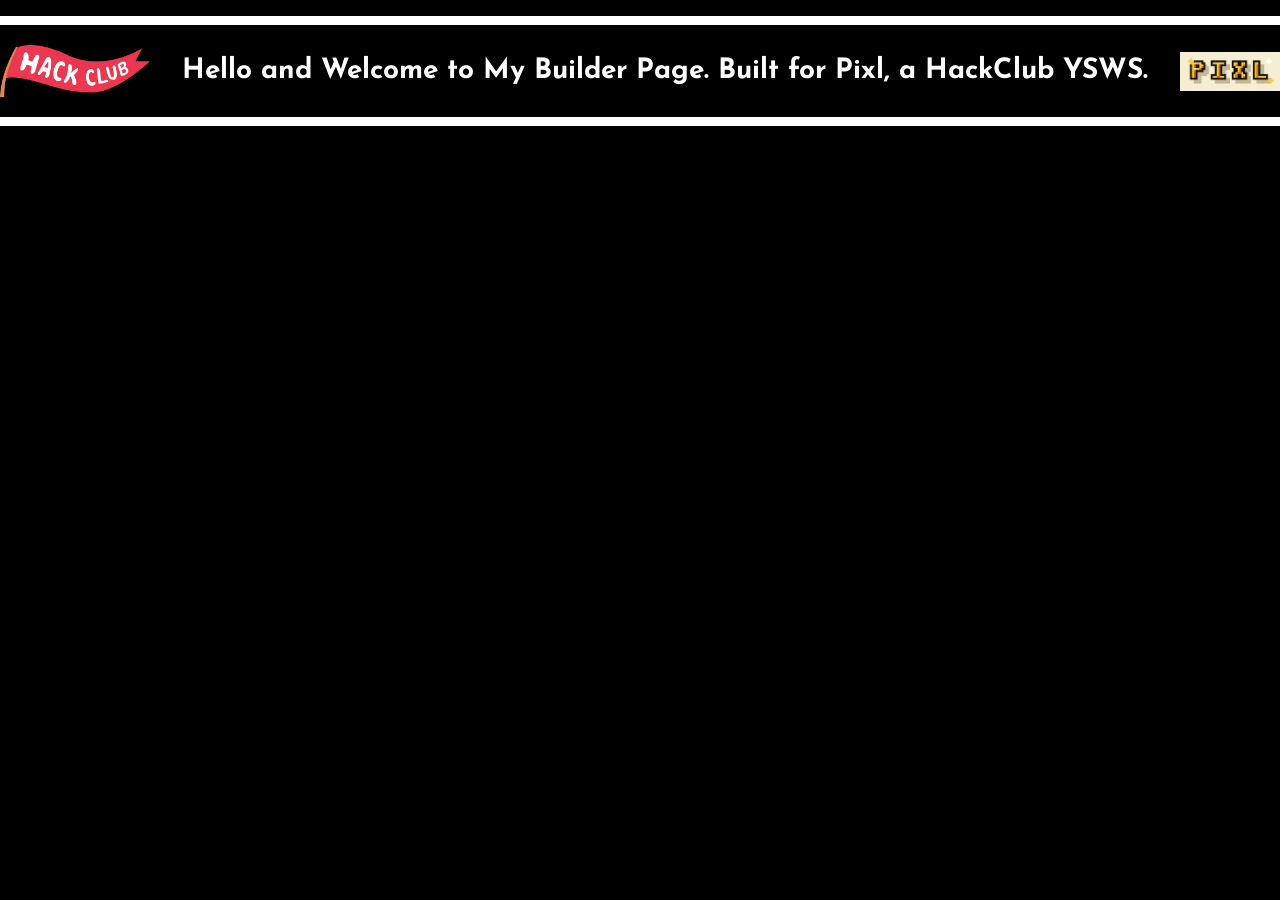
==== projects.html @ 5c0de2f2 "just set up the home page with the majority of the components on it. It still needs to be styled bet" ====
<!DOCTYPE html>
<html lang="en">
<head>
    <meta charset="UTF-8">
    <meta name="viewport" content="width=device-width, initial-scale=1.0">
    <title>Taksh Nahata's Builder Page</title>
    <link rel="stylesheet" href="styles.css">
    <link rel="preconnect" href="https://fonts.googleapis.com">
    <link rel="preconnect" href="https://fonts.gstatic.com" crossorigin>
    <link href="https://fonts.googleapis.com/css2?family=Josefin+Sans:ital,wght@0,100..700;1,100..700&display=swap" rel="stylesheet">
</head>
<body class="josefin-sans-builderpage">
    /* header formatting and setup. same across all pages */
    <div class="line"></div>
    <div class="header">
        <img src="assets/hackclub.png" alt="Hack Club Logo" class="hackclub-logo" style="width: 150px; height: auto;">
        <h2>Hello and Welcome to My Builder Page. Built for Pixl, a HackClub YSWS.</h2>
        <img src="assets/pixl.png" alt="Pixl Logo" class="pixl-logo" style="width: 100px; height: auto;">
    </div>
    <div class="line"></div>
</body>
---- styles.css ----
/* custom font. clean and sleak */
.josefin-sans-builderpage {
  font-family: "Josefin Sans", sans-serif;
  font-optical-sizing: auto;
  font-weight: 400;
  font-style: normal;
}

/* establishing background color */
body {
    margin: 0;
    padding: 0;
    background-color: #000;
}

mark {
    background-color: #ff0;
    color: #000;
    padding: 4px 4px;
    border-radius: 4px;
}

/* header styles */
.header {
    display: flex;
    align-items: center;
    justify-content: space-between;
    gap: 20px;
    margin: 20px 0;
}
.header h2 {
    text-align: center;
    flex: 1;
    margin: 0;
}

.qa.left {
    background-color: #333;
    padding: 20px;
    margin: 20px auto;
    width: 80%;
    border-radius: 10px;
    text-align: center;
    animation: slideInLeft 1s ease-out forwards;
}

.qa.right {
    background-color: #333;
    padding: 20px;
    margin: 20px auto;
    width: 80%;
    border-radius: 10px;
    text-align: center;
    animation: slideInRight 1s ease-out forwards;
}

/* buttons and link cards style set */
.qa a {
    display: inline-block;
    margin-top: 12px;
    padding: 10px 20px;
    background-color: #ff0;
    color: #000;
    text-decoration: none;
    border-radius: 6px;
    font-weight: bold;
    transition: transform 0.2s ease, background-color 0.2s ease;
}

.qa a:hover {
    transform: scale(1.05);
    background-color: #fff;
}

h1, h2, h3 {
    color: #fff;
    text-align: center;
    line-height: 1.5;
}

h3.card {
    color: black;
}

h2 {
    font-size: 1.75em;
    margin: 20px 0;
}

/* line at the top that goes with header */
.line {
    width: 100%;
    height: 1px;
    padding: 4px;
    background: #fff;
    animation: lineAnimation 2s linear forwards;
}

/* animation for the line */
@keyframes lineAnimation {
    0% {
        transform: scaleX(0);
        transform-origin: left;
    }
    100% {
        transform: scaleX(1);
        transform-origin: left;
    }
}

/* qa card animations */
@keyframes slideInLeft {
    0% {
        transform: translateX(-100%) rotateX(-180deg);
        opacity: 0;
    }
    100% {
        transform: translateX(0) rotateX(0deg);
        opacity: 1;
    }
}

@keyframes slideInRight {
    0% {
        transform: translateX(100%) rotateX(180deg);
        opacity: 0;
    }
    100% {
        transform: translateX(0) rotateX(0deg);
        opacity: 1;
    }
}
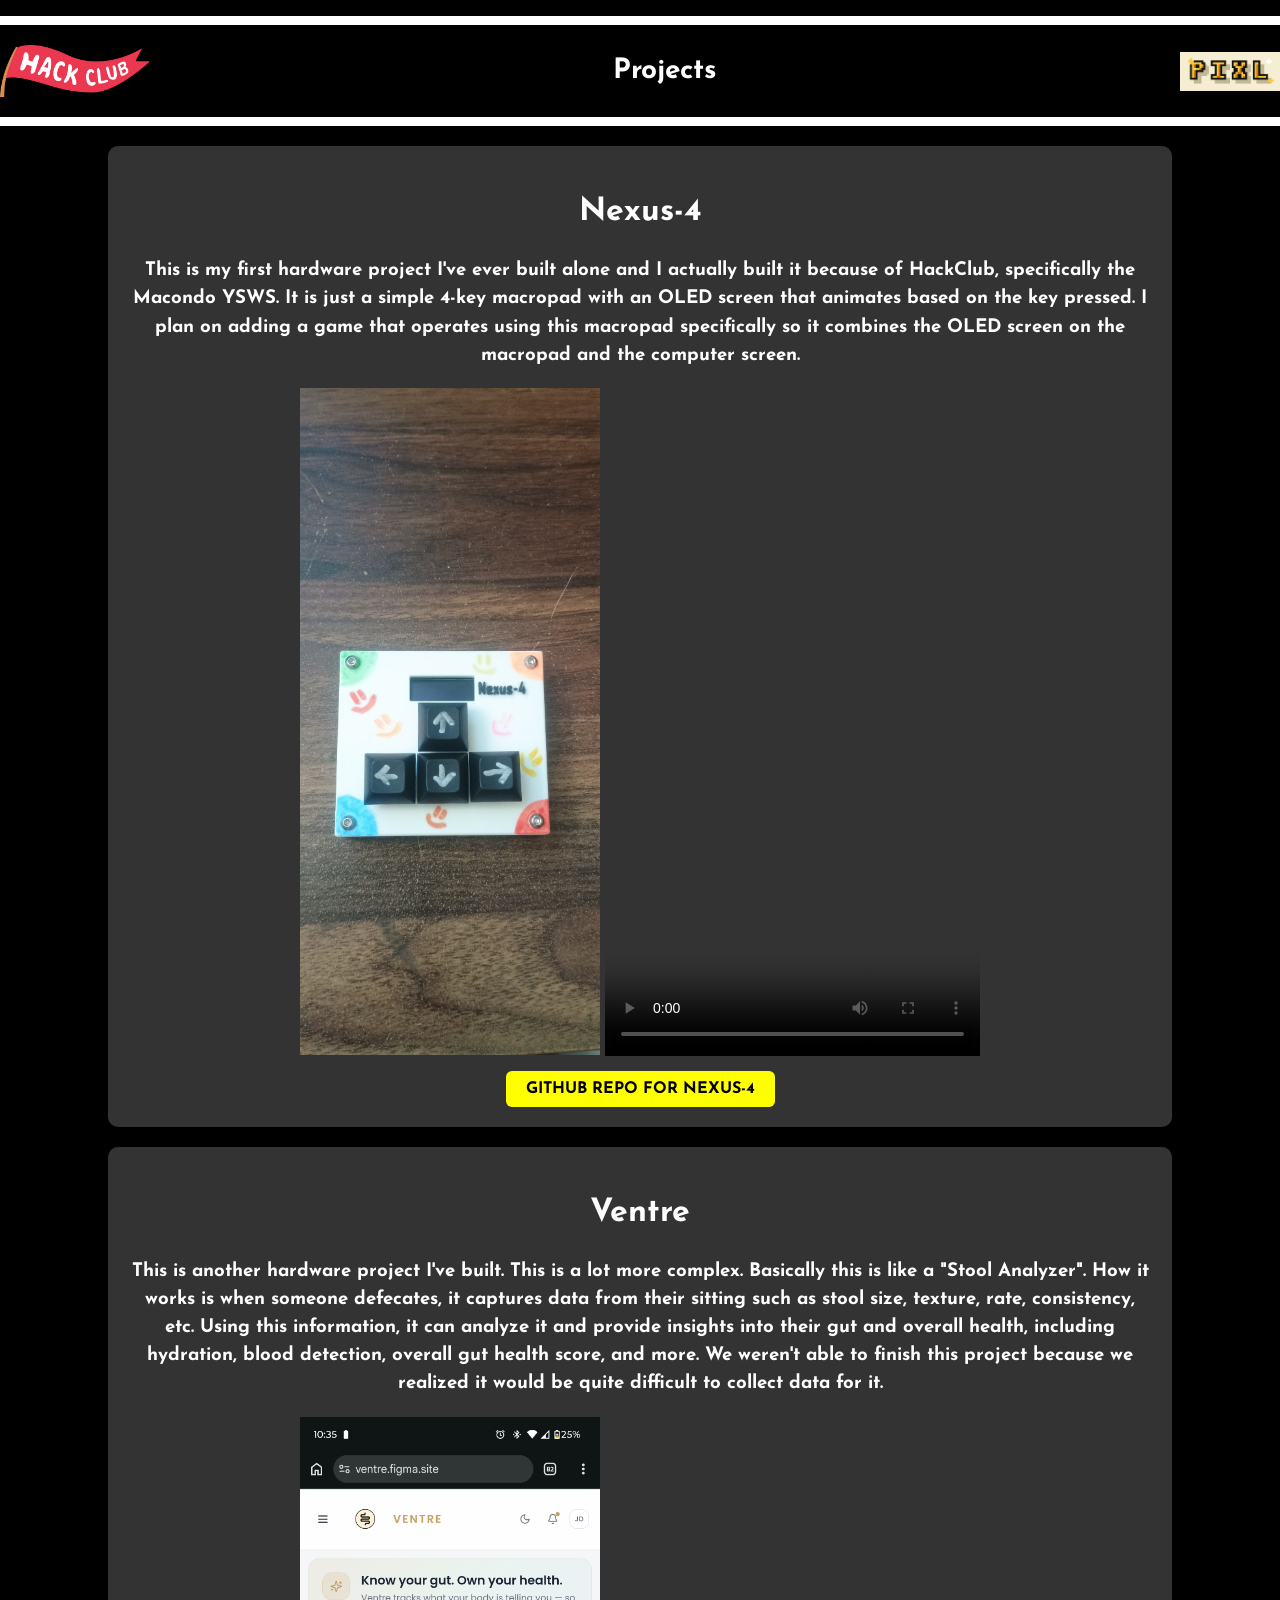
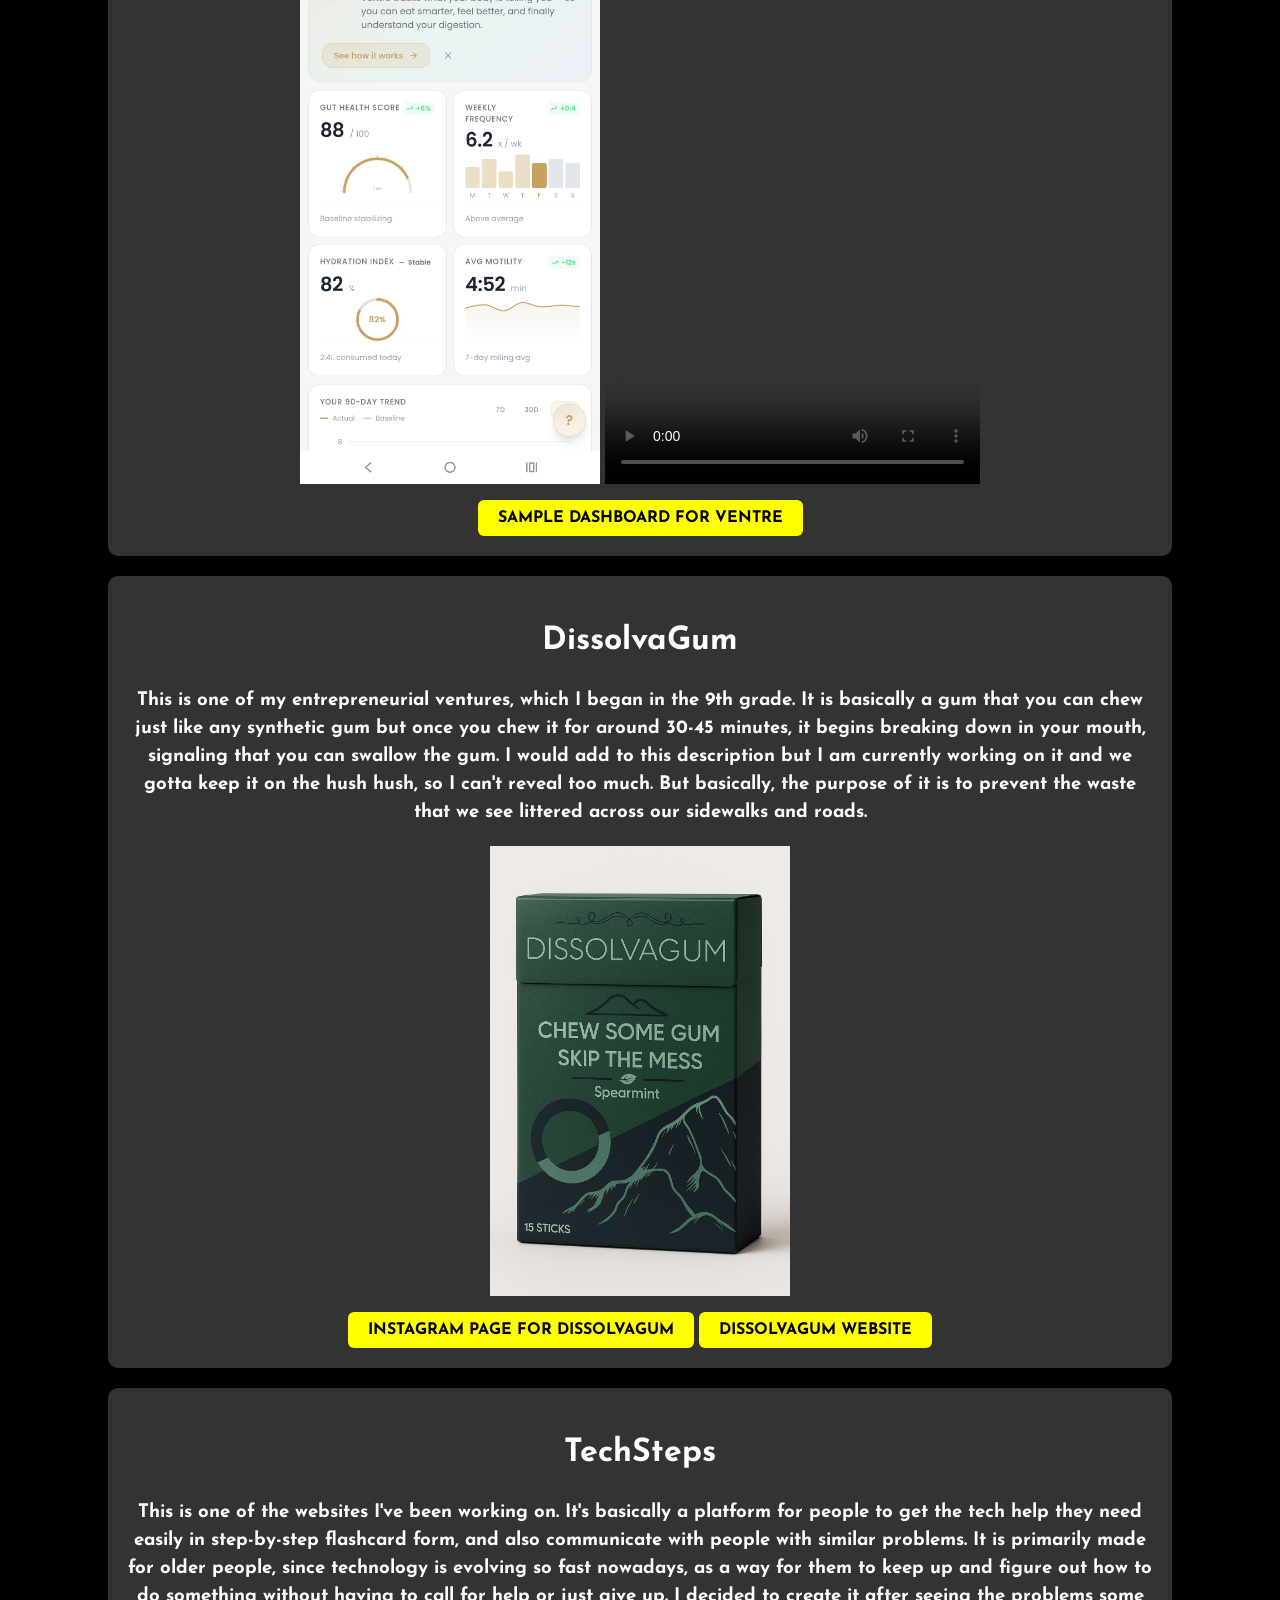
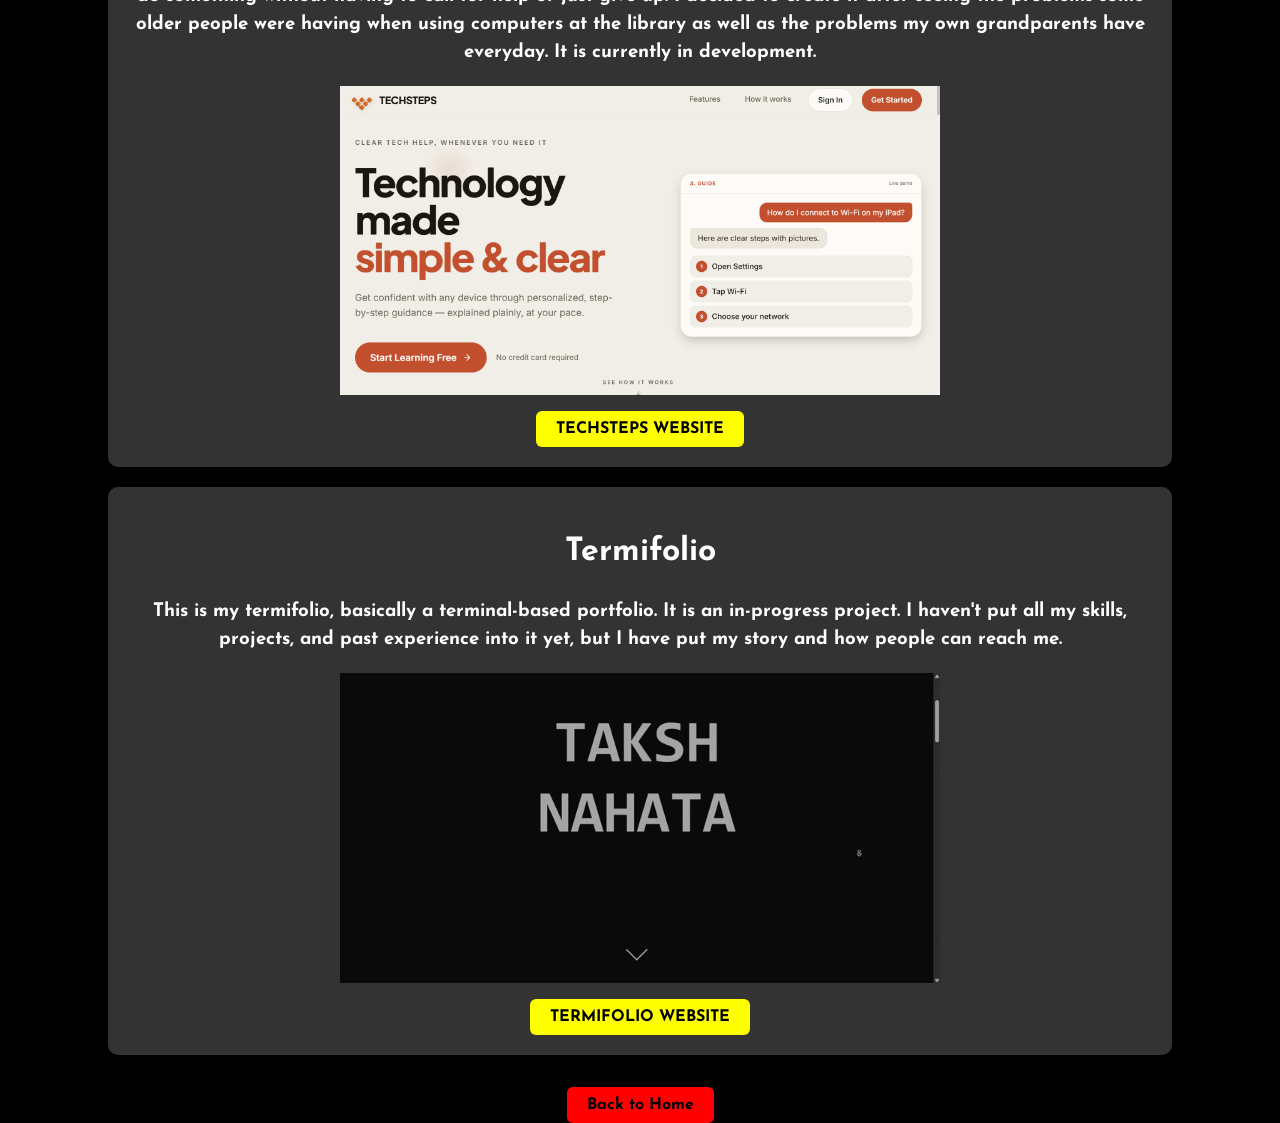
==== commit a3eeed78: "finished projects page pretty much." ====
--- a/projects.html
+++ b/projects.html
@@ -9,13 +9,59 @@
     <link rel="preconnect" href="https://fonts.gstatic.com" crossorigin>
     <link href="https://fonts.googleapis.com/css2?family=Josefin+Sans:ital,wght@0,100..700;1,100..700&display=swap" rel="stylesheet">
 </head>
+<html>
 <body class="josefin-sans-builderpage">
     /* header formatting and setup. same across all pages */
     <div class="line"></div>
     <div class="header">
         <img src="assets/hackclub.png" alt="Hack Club Logo" class="hackclub-logo" style="width: 150px; height: auto;">
-        <h2>Hello and Welcome to My Builder Page. Built for Pixl, a HackClub YSWS.</h2>
+        <h2>Projects</h2>
         <img src="assets/pixl.png" alt="Pixl Logo" class="pixl-logo" style="width: 100px; height: auto;">
     </div>
     <div class="line"></div>
-</body>+    <div class="qa left">
+        <h1>Nexus-4</h1>
+        <h3>This is my first hardware project I've ever built alone and I actually built it because of HackClub, specifically the Macondo YSWS. It is just a simple 4-key macropad with an OLED screen that animates based on the key pressed. I plan on adding a game that operates using this macropad specifically so it combines the OLED screen on the macropad and the computer screen.</h3>
+        <div>
+            <img src="assets/macropad.jpg" alt="Macropad" style="width: 300px; height: auto;">
+            <video src="assets/macropadVID.mp4" controls style="width: 375px; height: auto;"></video>
+        </div>
+        <a href="https://github.com/taksh-nahata/nexus-4" target="_blank" rel="noopener noreferrer">GITHUB REPO FOR NEXUS-4</a>
+    </div>
+    <div class ="qa right">
+        <h1>Ventre</h1>
+        <h3>This is another hardware project I've built. This is a lot more complex. Basically this is like a "Stool Analyzer". How it works is when someone defecates, it captures data from their sitting such as stool size, texture, rate, consistency, etc. Using this information, it can analyze it and provide insights into their gut and overall health, including hydration, blood detection, overall gut health score, and more. We weren't able to finish this project because we realized it would be quite difficult to collect data for it.</h3>
+        <div>
+            <img src="assets/ventreDashboard.png" alt="Ventre" style="width: 300px; height: auto;">
+            <video src="assets/ventreVID.mp4" controls style="width: 375px; height: auto;"></video>
+        </div>
+        <a href="https://ventre.figma.site/" target="_blank" rel="noopener noreferrer">SAMPLE DASHBOARD FOR VENTRE</a>
+    </div>
+    <div class="qa left">
+        <h1>DissolvaGum</h1>
+        <h3>This is one of my entrepreneurial ventures, which I began in the 9th grade. It is basically a gum that you can chew just like any synthetic gum but once you chew it for around 30-45 minutes, it begins breaking down in your mouth, signaling that you can swallow the gum. I would add to this description but I am currently working on it and we gotta keep it on the <italic>hush hush</italic>, so I can't reveal too much. But basically, the purpose of it is to prevent the waste that we see littered across our sidewalks and roads.</h3>
+        <div>
+            <img src="assets/dissolvagum.jpg" alt="DissolvaGum" style="width: 300px; height: auto;">
+        </div>
+        <a href="https://www.instagram.com/dissolvagum/" target="_blank" rel="noopener noreferrer">INSTAGRAM PAGE FOR DISSOLVAGUM</a>
+        <a href="https://dissolvagum.com/" target="_blank" rel="noopener noreferrer">DISSOLVAGUM WEBSITE</a>
+    </div>
+    <div class="qa right">
+        <h1>TechSteps</h1>
+        <h3>This is one of the websites I've been working on. It's basically a platform for people to get the tech help they need easily in step-by-step flashcard form, and also communicate with people with similar problems. It is primarily made for older people, since technology is evolving so fast nowadays, as a way for them to keep up and figure out how to do something without having to call for help or just give up. I decided to create it after seeing the problems some older people were having when using computers at the library as well as the problems my own grandparents have everyday. It is currently in development.</h3>
+        <div>
+            <img src="assets/techsteps.png" alt="TechSteps" style="width: 600px; height: auto;">
+        </div>
+        <a href="https://tech-steps.org" target="_blank" rel="noopener noreferrer">TECHSTEPS WEBSITE</a>
+    </div>
+    <div class="qa left">
+        <h1>Termifolio</h1>
+        <h3>This is my termifolio, basically a terminal-based portfolio. It is an in-progress project. I haven't put all my skills, projects, and past experience into it yet, but I have put my story and how people can reach me.</h3>
+        <div>
+            <img src="assets/termifolio.gif" alt="Termifolio" style="width: 600px; height: auto;">
+        </div>
+        <a href="https://takshnahata.vercel.app" alt="TermiFolio" target="_blank" rel="noopener noreferrer">TERMIFOLIO WEBSITE</a>
+    </div>
+    <a href="index.html" style="text-align: center;">Back to Home</a>
+</body>
+</html>
--- a/styles.css
+++ b/styles.css
@@ -12,6 +12,7 @@
     margin: 0;
     padding: 0;
     background-color: #000;
+    text-align: center;
 }
 
 mark {
@@ -73,6 +74,23 @@
     background-color: #fff;
 }
 
+a {
+    display: inline-block;
+    margin-top: 12px;
+    padding: 10px 20px;
+    background-color: red;
+    color: black;
+    text-decoration: none;
+    border-radius: 6px;
+    font-weight: bold;
+    transition: transform 0.2s ease, background-color 0.2s ease;
+}
+
+a:hover {
+    transform: scale(1.05);
+    background-color: white;
+}
+
 h1, h2, h3 {
     color: #fff;
     text-align: center;
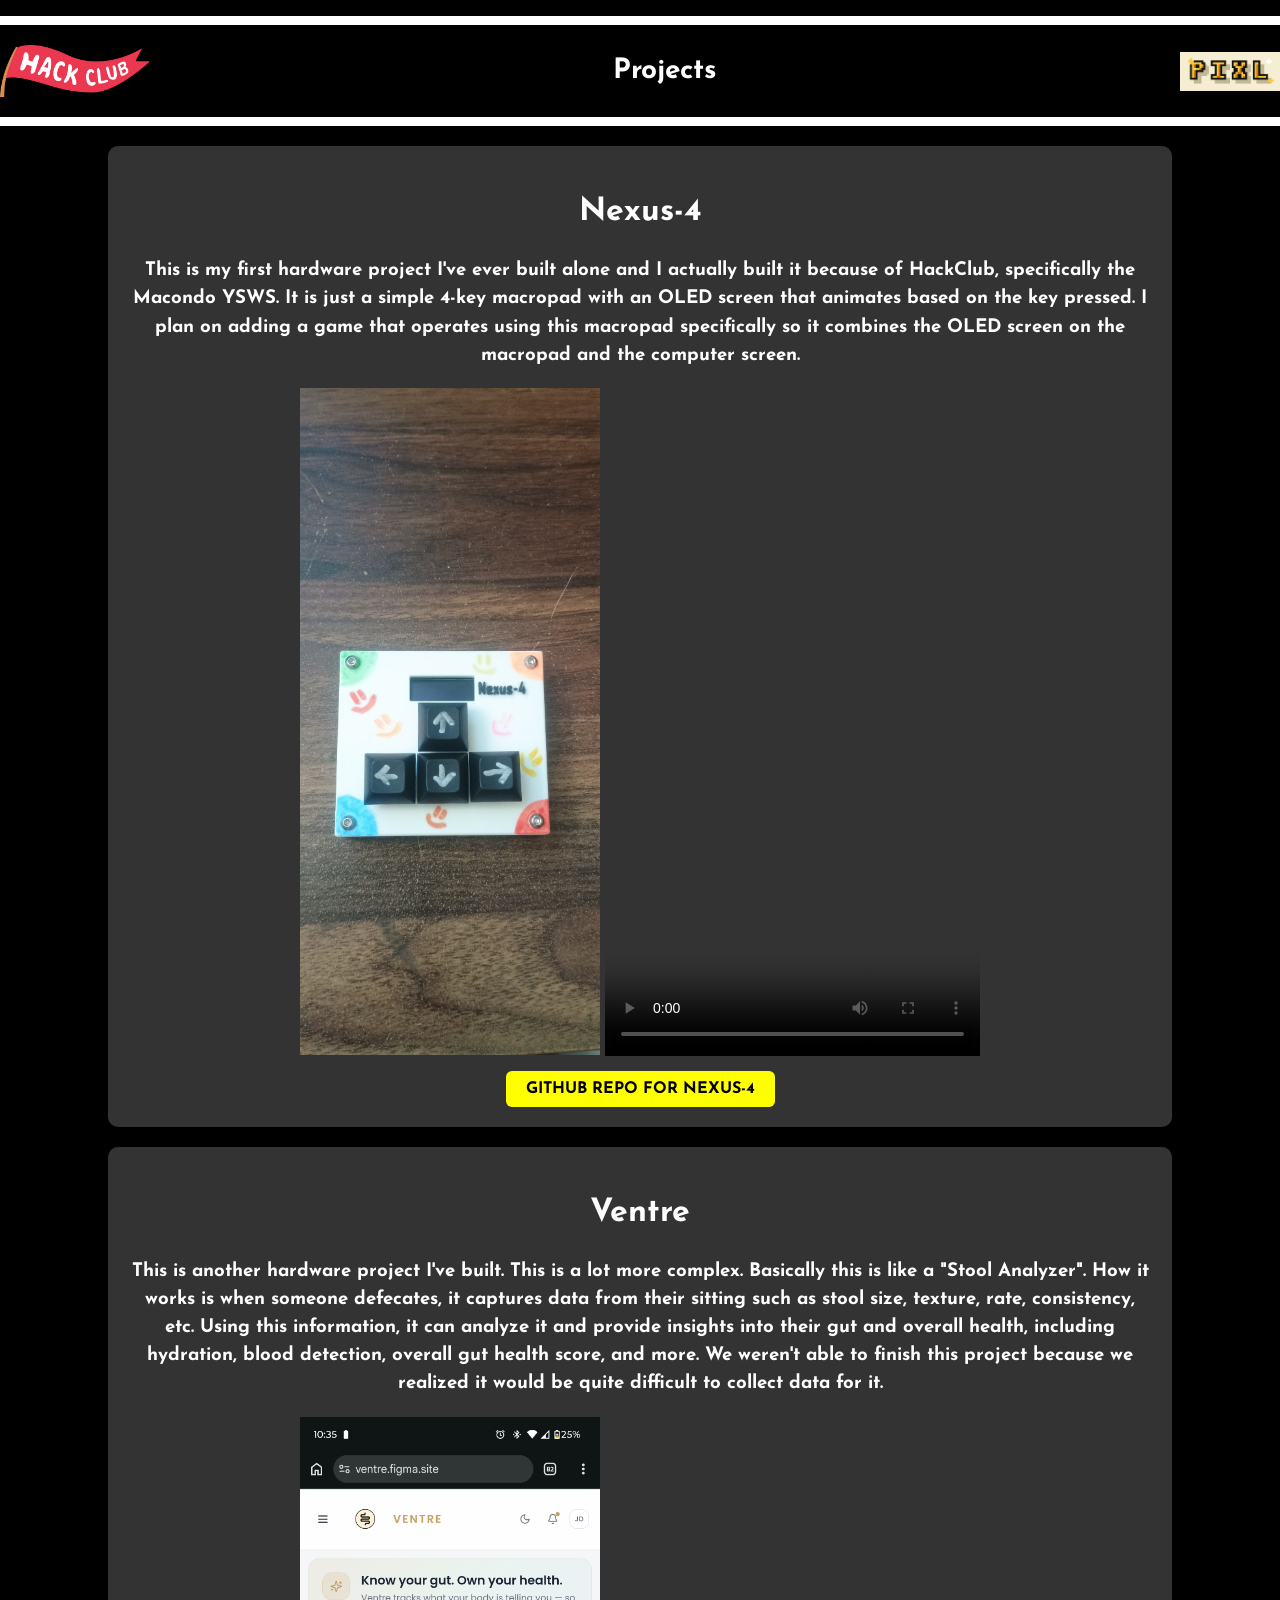
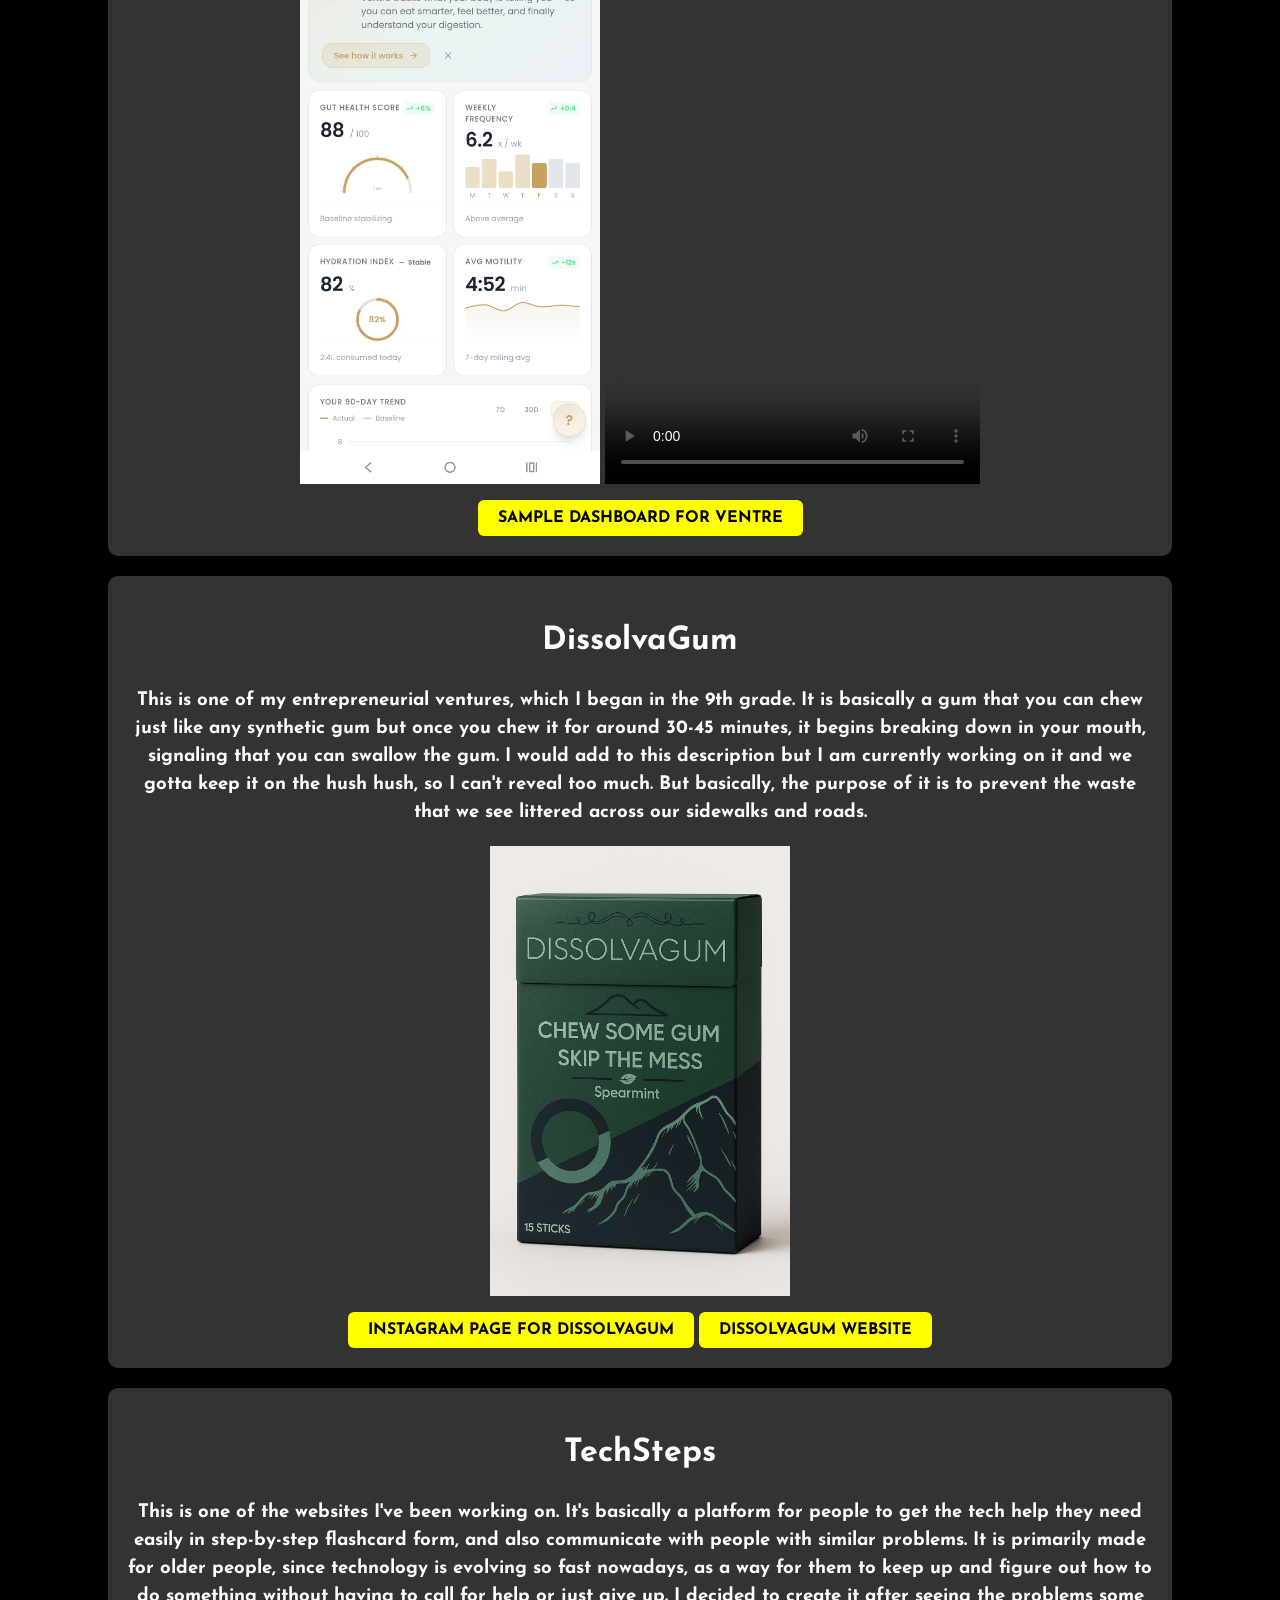
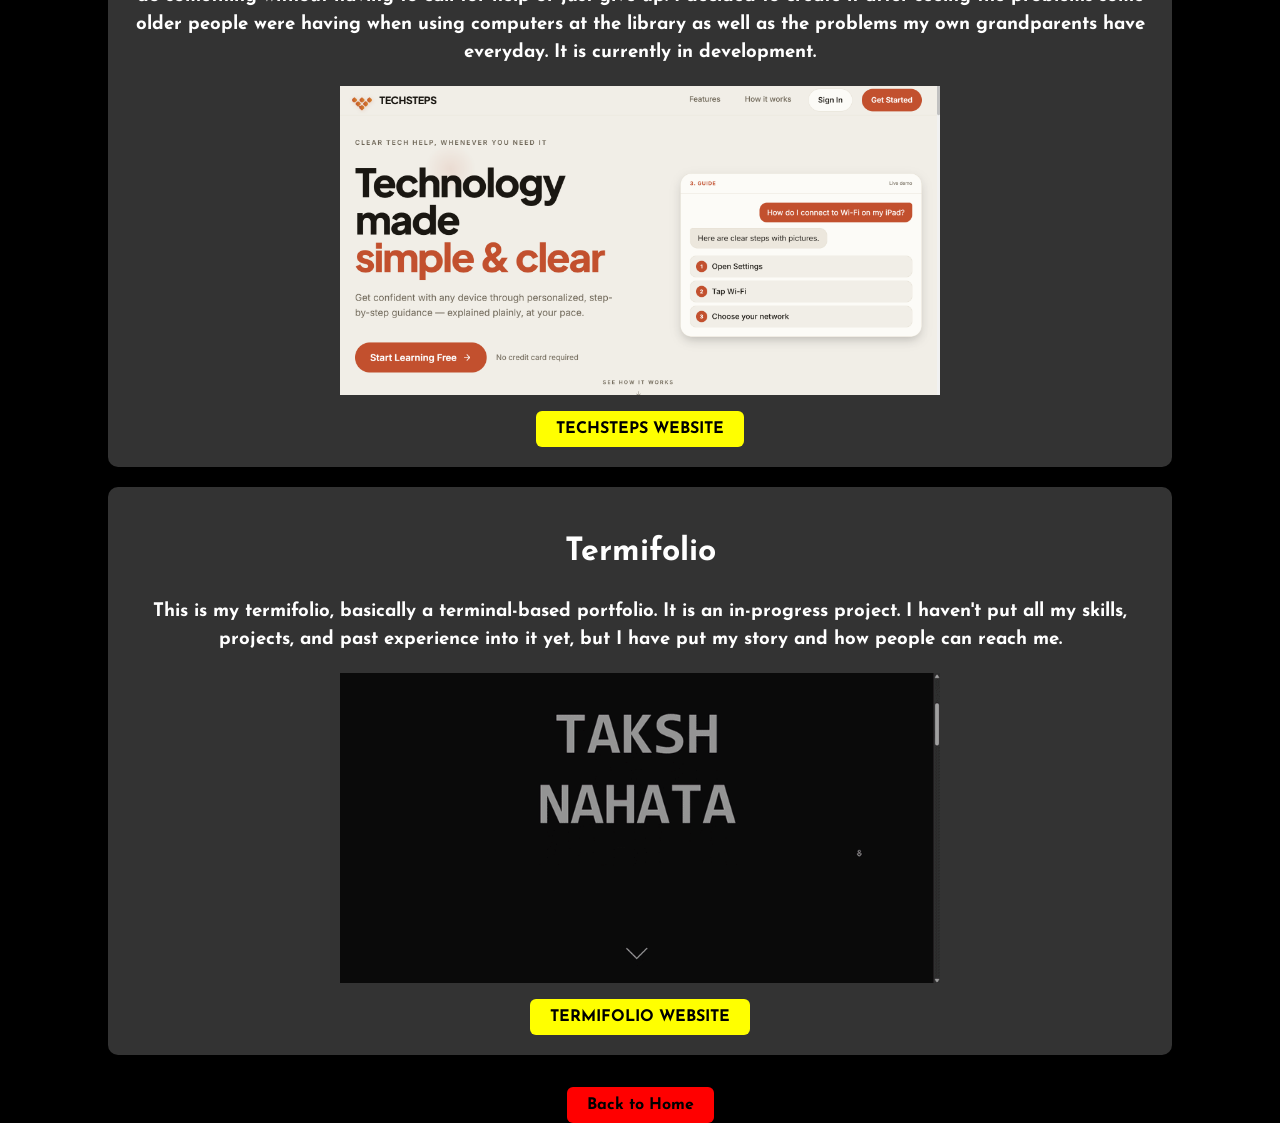
==== commit 94db4e14: "changed the macropadVID to a link from hackclub cdn so it could acc be pushed to github. also delete" ====
--- a/projects.html
+++ b/projects.html
@@ -33,7 +33,7 @@
         <h3>This is another hardware project I've built. This is a lot more complex. Basically this is like a "Stool Analyzer". How it works is when someone defecates, it captures data from their sitting such as stool size, texture, rate, consistency, etc. Using this information, it can analyze it and provide insights into their gut and overall health, including hydration, blood detection, overall gut health score, and more. We weren't able to finish this project because we realized it would be quite difficult to collect data for it.</h3>
         <div>
             <img src="assets/ventreDashboard.png" alt="Ventre" style="width: 300px; height: auto;">
-            <video src="assets/ventreVID.mp4" controls style="width: 375px; height: auto;"></video>
+            <video src="https://cdn.hackclub.com/01a08e8c-e164-78b7-a793-ed2ee2dfff9a/macropadVID.mp4" controls style="width: 375px; height: auto;"></video>
         </div>
         <a href="https://ventre.figma.site/" target="_blank" rel="noopener noreferrer">SAMPLE DASHBOARD FOR VENTRE</a>
     </div>
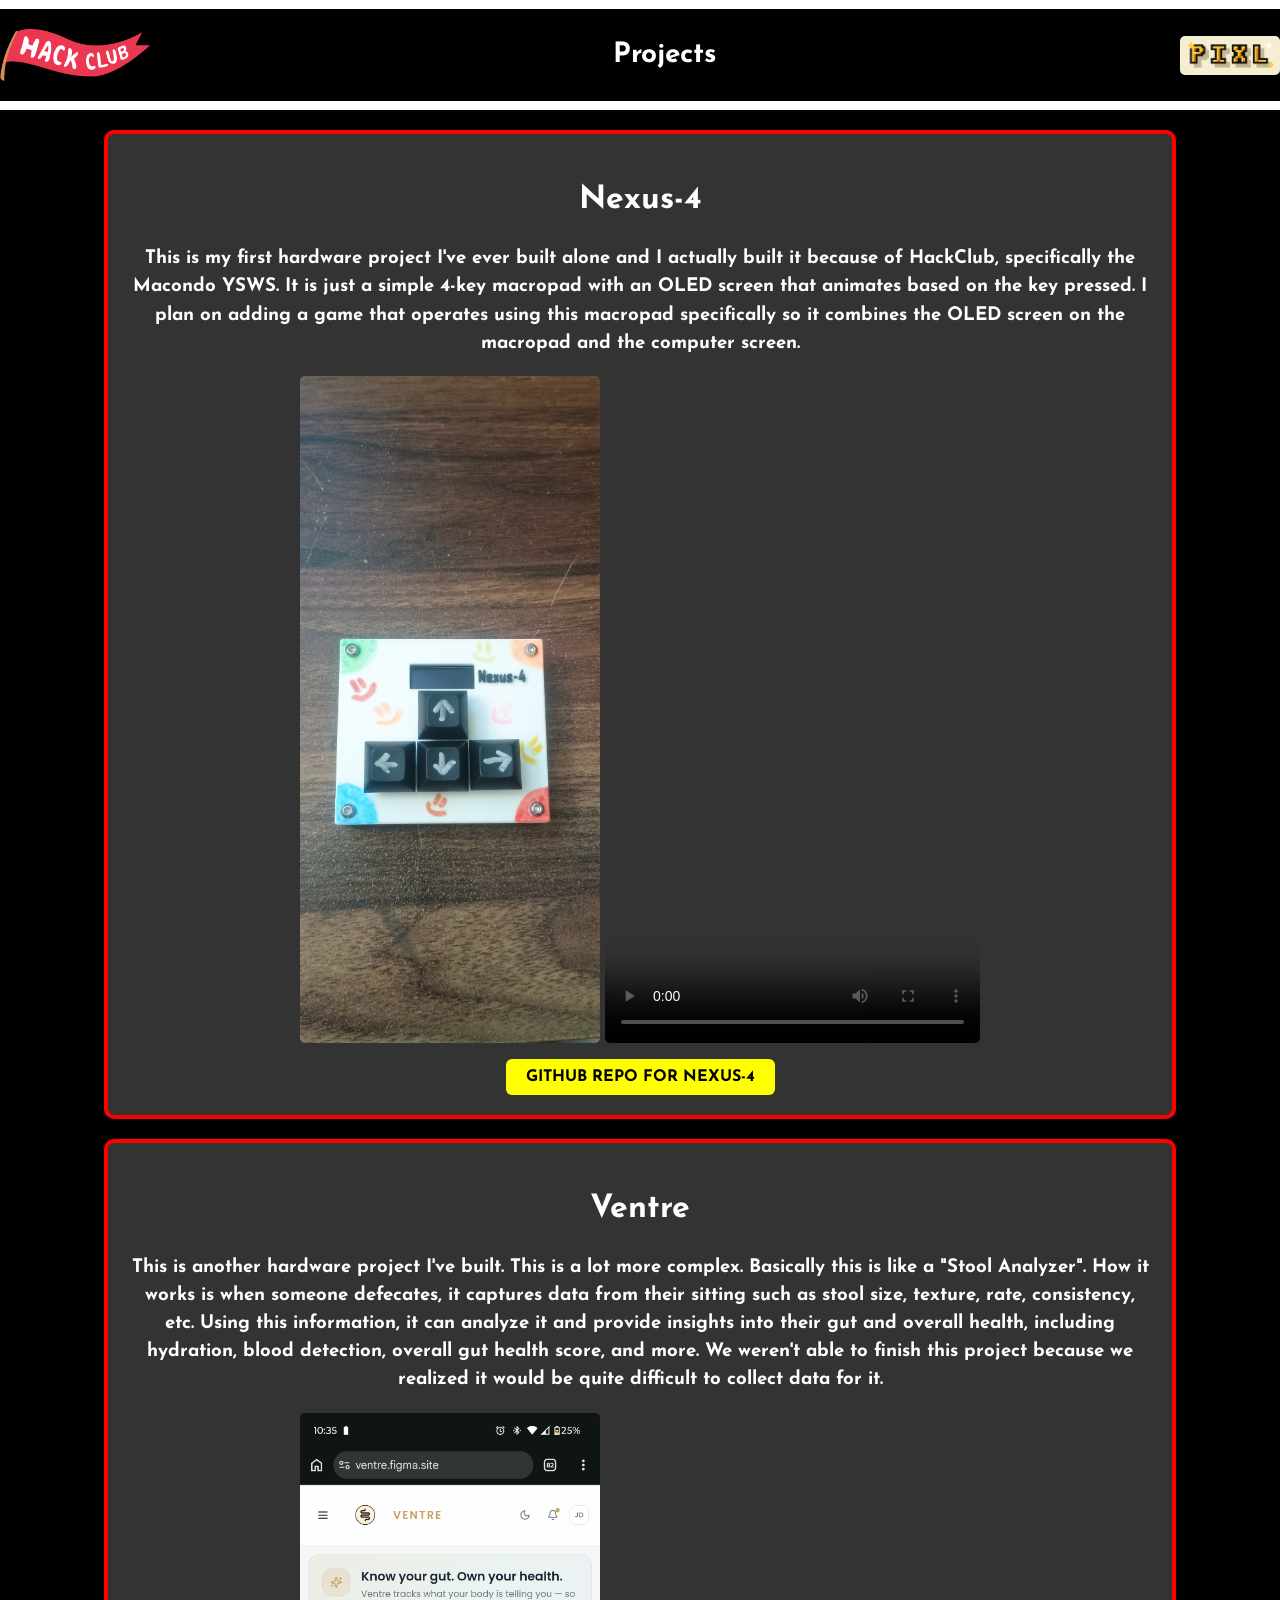
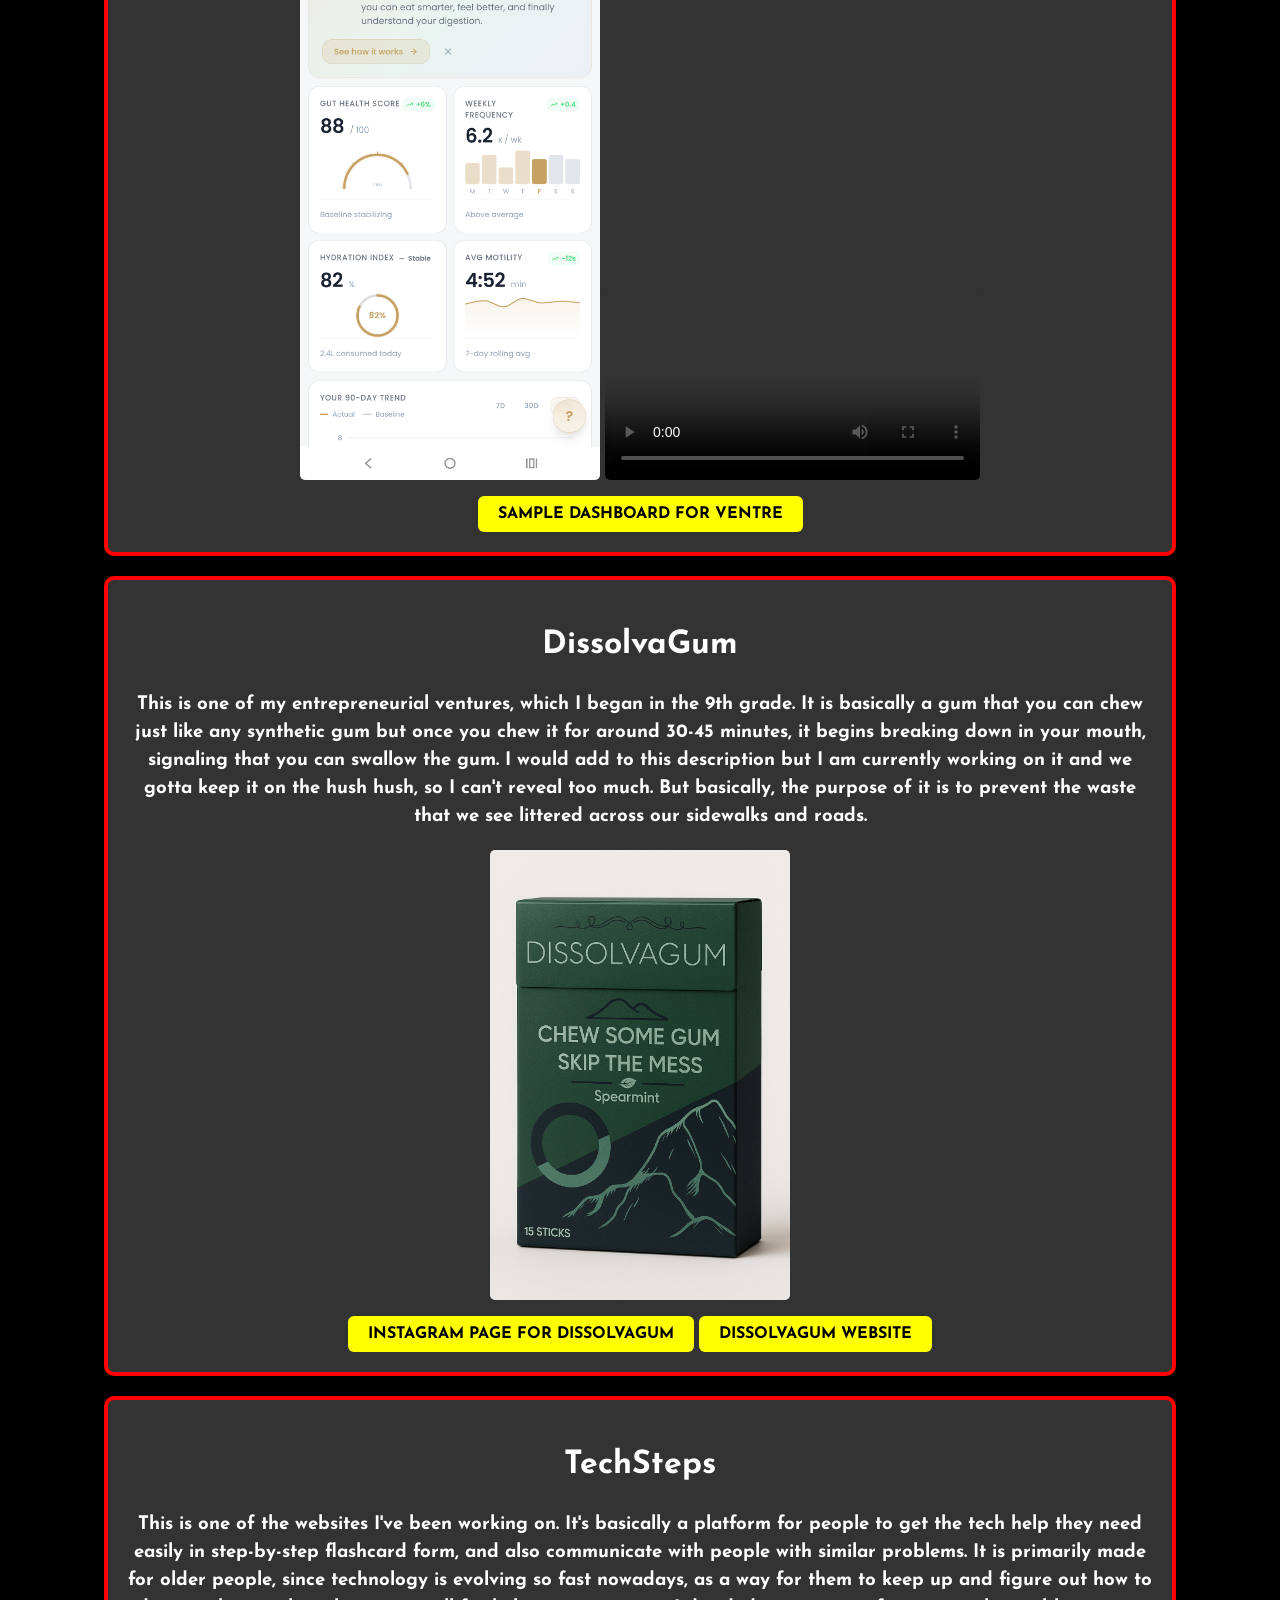
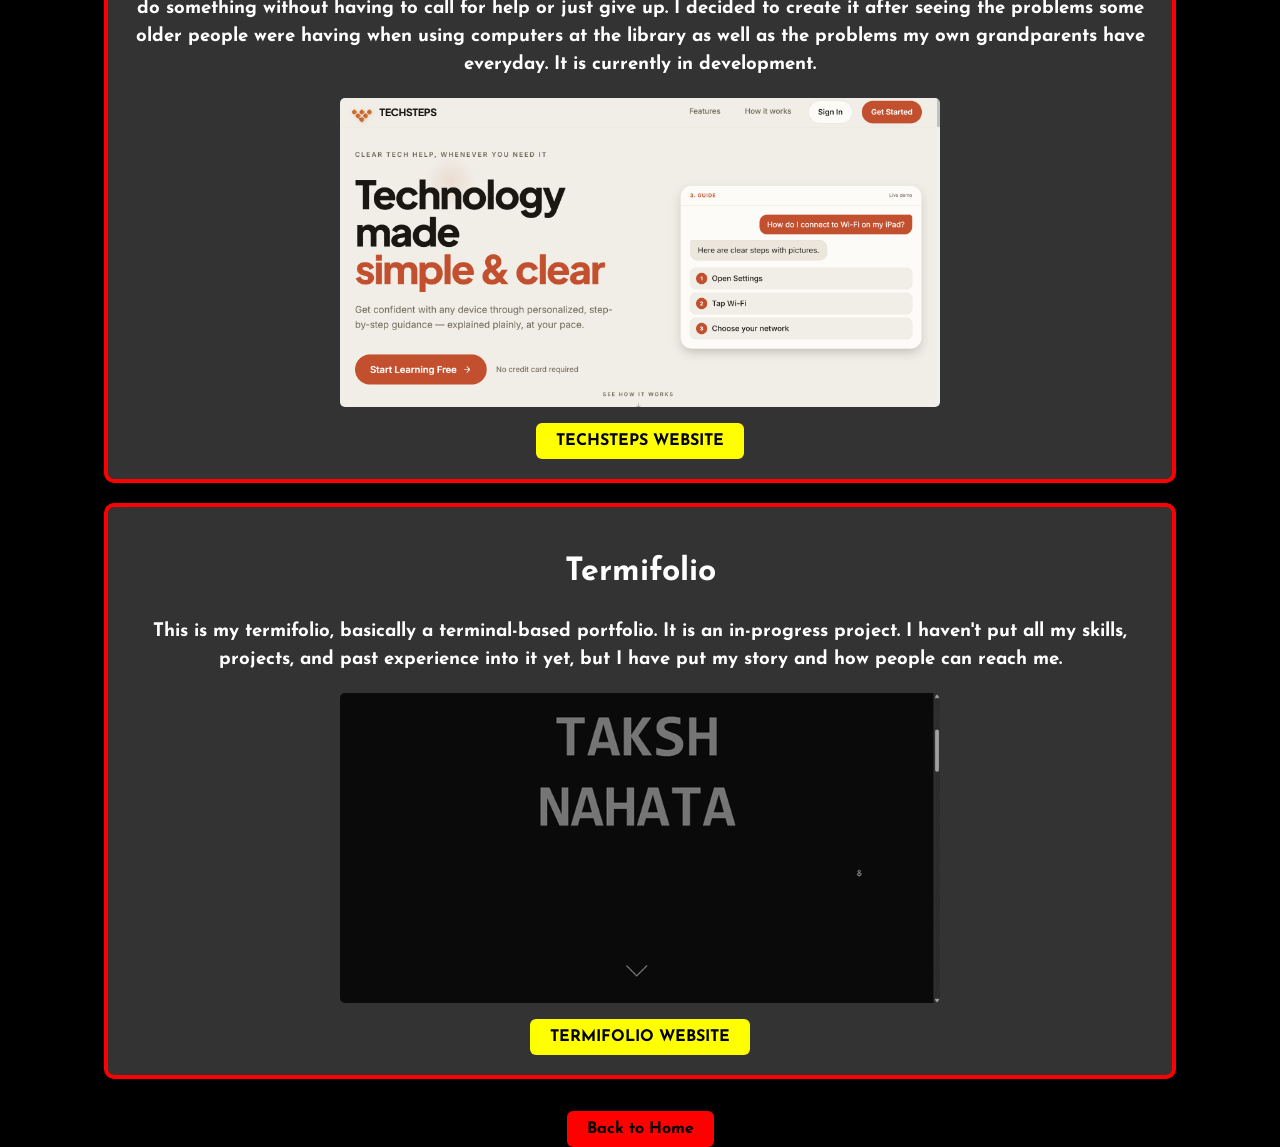
==== commit dbd49c0d: "added sm animations. fixed sm small issues. added readme. added a picture of me. added some gifs to " ====
--- a/projects.html
+++ b/projects.html
@@ -11,7 +11,7 @@
 </head>
 <html>
 <body class="josefin-sans-builderpage">
-    /* header formatting and setup. same across all pages */
+    <!-- header formatting and setup. same across all pages -->
     <div class="line"></div>
     <div class="header">
         <img src="assets/hackclub.png" alt="Hack Club Logo" class="hackclub-logo" style="width: 150px; height: auto;">
@@ -19,25 +19,25 @@
         <img src="assets/pixl.png" alt="Pixl Logo" class="pixl-logo" style="width: 100px; height: auto;">
     </div>
     <div class="line"></div>
-    <div class="qa left">
+    <div class="qa left" style="animation-delay: 0.3s;">
         <h1>Nexus-4</h1>
         <h3>This is my first hardware project I've ever built alone and I actually built it because of HackClub, specifically the Macondo YSWS. It is just a simple 4-key macropad with an OLED screen that animates based on the key pressed. I plan on adding a game that operates using this macropad specifically so it combines the OLED screen on the macropad and the computer screen.</h3>
         <div>
             <img src="assets/macropad.jpg" alt="Macropad" style="width: 300px; height: auto;">
-            <video src="assets/macropadVID.mp4" controls style="width: 375px; height: auto;"></video>
+            <video src="https://cdn.hackclub.com/01a08e8c-e164-78b7-a793-ed2ee2dfff9a/macropadVID.mp4" controls style="width: 375px; height: auto;"></video>
         </div>
         <a href="https://github.com/taksh-nahata/nexus-4" target="_blank" rel="noopener noreferrer">GITHUB REPO FOR NEXUS-4</a>
     </div>
-    <div class ="qa right">
+    <div class ="qa right" style="animation-delay: 0.6s;">
         <h1>Ventre</h1>
         <h3>This is another hardware project I've built. This is a lot more complex. Basically this is like a "Stool Analyzer". How it works is when someone defecates, it captures data from their sitting such as stool size, texture, rate, consistency, etc. Using this information, it can analyze it and provide insights into their gut and overall health, including hydration, blood detection, overall gut health score, and more. We weren't able to finish this project because we realized it would be quite difficult to collect data for it.</h3>
         <div>
             <img src="assets/ventreDashboard.png" alt="Ventre" style="width: 300px; height: auto;">
-            <video src="https://cdn.hackclub.com/01a08e8c-e164-78b7-a793-ed2ee2dfff9a/macropadVID.mp4" controls style="width: 375px; height: auto;"></video>
+            <video src="assets/ventreVID.mp4" controls style="width: 375px; height: auto;"></video>
         </div>
         <a href="https://ventre.figma.site/" target="_blank" rel="noopener noreferrer">SAMPLE DASHBOARD FOR VENTRE</a>
     </div>
-    <div class="qa left">
+    <div class="qa left" style="animation-delay: 0.9s;">
         <h1>DissolvaGum</h1>
         <h3>This is one of my entrepreneurial ventures, which I began in the 9th grade. It is basically a gum that you can chew just like any synthetic gum but once you chew it for around 30-45 minutes, it begins breaking down in your mouth, signaling that you can swallow the gum. I would add to this description but I am currently working on it and we gotta keep it on the <italic>hush hush</italic>, so I can't reveal too much. But basically, the purpose of it is to prevent the waste that we see littered across our sidewalks and roads.</h3>
         <div>
@@ -46,7 +46,7 @@
         <a href="https://www.instagram.com/dissolvagum/" target="_blank" rel="noopener noreferrer">INSTAGRAM PAGE FOR DISSOLVAGUM</a>
         <a href="https://dissolvagum.com/" target="_blank" rel="noopener noreferrer">DISSOLVAGUM WEBSITE</a>
     </div>
-    <div class="qa right">
+    <div class="qa right" style="animation-delay: 1.2s;">
         <h1>TechSteps</h1>
         <h3>This is one of the websites I've been working on. It's basically a platform for people to get the tech help they need easily in step-by-step flashcard form, and also communicate with people with similar problems. It is primarily made for older people, since technology is evolving so fast nowadays, as a way for them to keep up and figure out how to do something without having to call for help or just give up. I decided to create it after seeing the problems some older people were having when using computers at the library as well as the problems my own grandparents have everyday. It is currently in development.</h3>
         <div>
@@ -54,7 +54,7 @@
         </div>
         <a href="https://tech-steps.org" target="_blank" rel="noopener noreferrer">TECHSTEPS WEBSITE</a>
     </div>
-    <div class="qa left">
+    <div class="qa left" style="animation-delay: 1.5s;">
         <h1>Termifolio</h1>
         <h3>This is my termifolio, basically a terminal-based portfolio. It is an in-progress project. I haven't put all my skills, projects, and past experience into it yet, but I have put my story and how people can reach me.</h3>
         <div>
--- a/styles.css
+++ b/styles.css
@@ -43,7 +43,7 @@
     width: 80%;
     border-radius: 10px;
     text-align: center;
-    animation: slideInLeft 1s ease-out forwards;
+    animation: slideInLeft 1s ease-out both;
 }
 
 .qa.right {
@@ -53,7 +53,18 @@
     width: 80%;
     border-radius: 10px;
     text-align: center;
-    animation: slideInRight 1s ease-out forwards;
+    animation: slideInRight 1s ease-out both;
+}
+
+/* hover animations for qa boxes */
+.qa.left, .qa.right {
+    border: 4px solid red;
+    transition: transform 0.2s ease, box-shadow 0.2s ease;
+}
+
+.qa.left:hover, .qa.right:hover {
+    transform: translateY(-4px);
+    box-shadow: 0 4px 20px red;
 }
 
 /* buttons and link cards style set */
@@ -72,6 +83,16 @@
 .qa a:hover {
     transform: scale(1.05);
     background-color: #fff;
+}
+
+img, video {
+    border-radius: 5px;
+    transition: transform 0.2s ease, box-shadow 0.2s ease;
+}
+
+img:hover, video:hover {
+    transform: translateY(-5px);
+    box-shadow: 0 8px 20px gray;
 }
 
 a {
